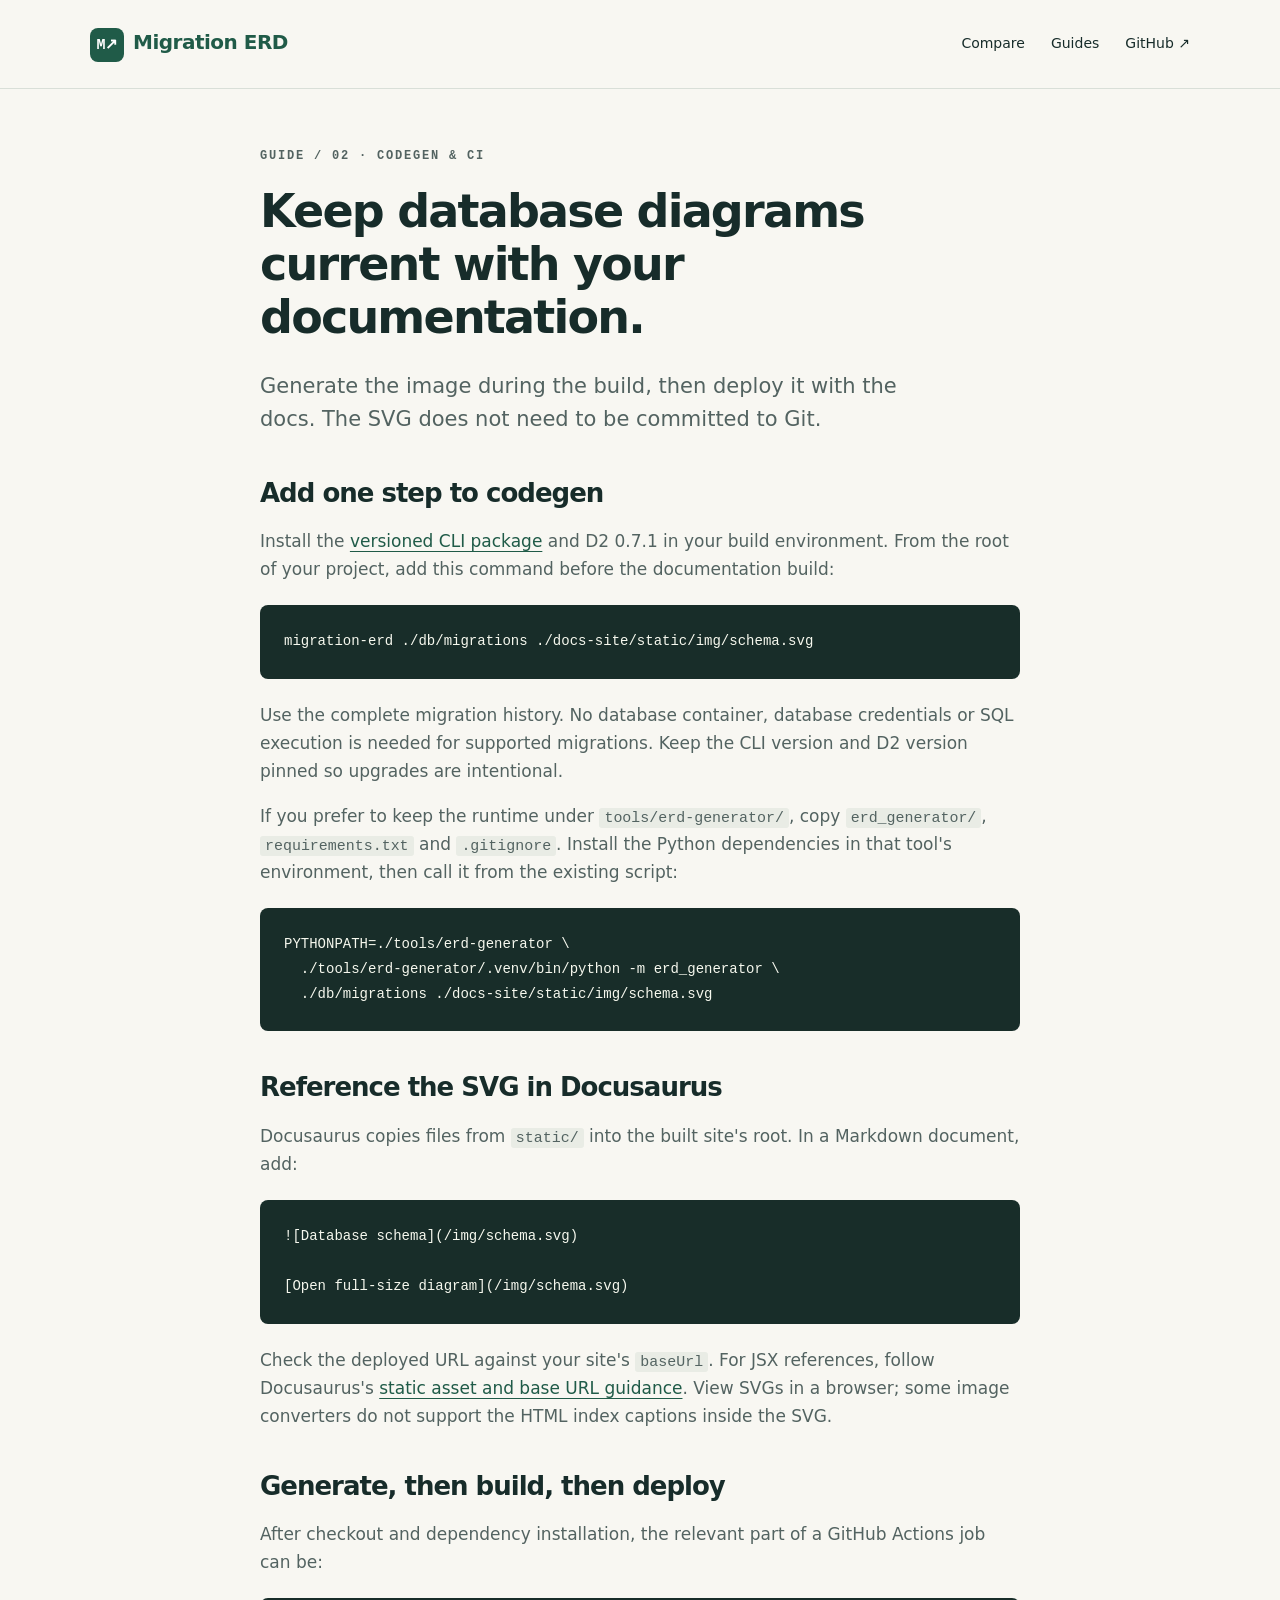
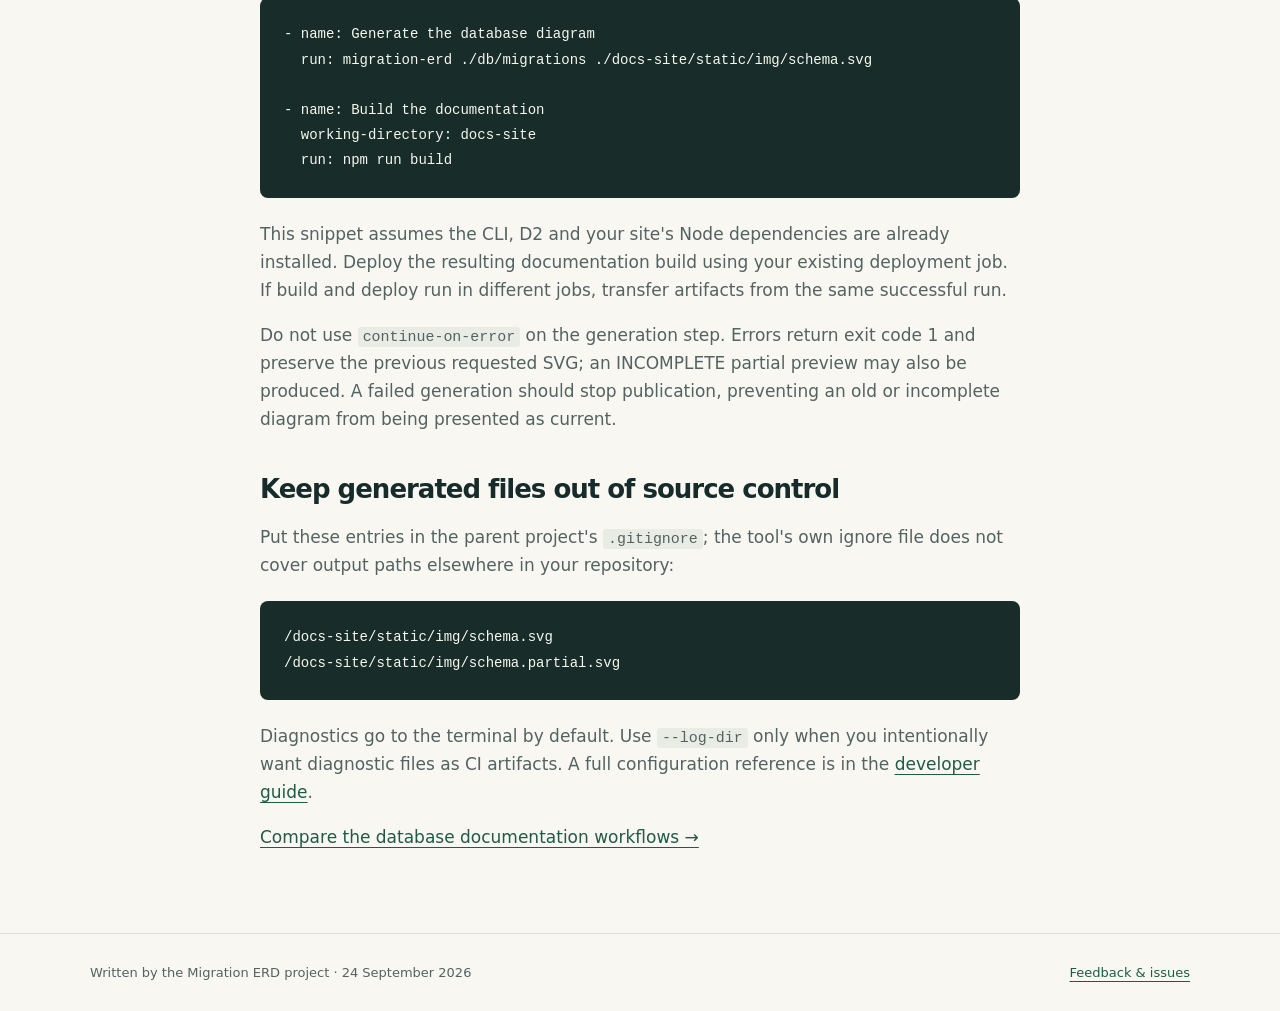
==== site/guides/ci-docusaurus.html @ 129f432f "Prepare Migration ERD package and public project website" ====
<!doctype html>
<html lang="en">
  <head>
    <meta charset="utf-8" />
    <meta name="viewport" content="width=device-width, initial-scale=1" />
    <title>
      Automatically update database diagrams in CI and Docusaurus — Migration
      ERD
    </title>
    <meta
      name="description"
      content="Add PostgreSQL ER diagram generation to codegen and CI. Publish SVGs in Docusaurus without committing generated images or connecting to a database."
    />
    <meta name="robots" content="index,follow" />
    <link
      rel="canonical"
      href="https://fightingbald.github.io/database_migrate_UML_generator/guides/ci-docusaurus.html"
    />
    <meta property="og:type" content="article" />
    <meta
      property="og:title"
      content="Database diagrams in CI and Docusaurus"
    />
    <meta
      property="og:description"
      content="Generate an SVG during the documentation build and deploy it as an artifact."
    />
    <meta
      property="og:url"
      content="https://fightingbald.github.io/database_migrate_UML_generator/guides/ci-docusaurus.html"
    />
    <meta
      property="og:image"
      content="https://github.com/fightingBald/database_migrate_UML_generator/releases/download/v0.2.0/layout-after.png"
    />
    <meta name="twitter:card" content="summary_large_image" />
    <link rel="stylesheet" href="../style.css" />
  </head>
  <body>
    <a class="skip" href="#main">Skip to content</a>
    <header>
      <nav class="wrap" aria-label="Main navigation">
        <a class="brand" href="../"><span>M↗</span>Migration ERD</a>
        <div class="nav-links">
          <a href="../#compare">Compare</a><a href="../#guides">Guides</a
          ><a
            href="https://github.com/fightingBald/database_migrate_UML_generator"
            >GitHub ↗</a
          >
        </div>
      </nav>
    </header>
    <main id="main" class="wrap article">
      <p class="eyebrow">Guide / 02 · Codegen &amp; CI</p>
      <h1>Keep database diagrams current with your documentation.</h1>
      <p class="lead">
        Generate the image during the build, then deploy it with the docs. The
        SVG does not need to be committed to Git.
      </p>
      <h2>Add one step to codegen</h2>
      <p>
        Install the <a href="../#install">versioned CLI package</a> and D2 0.7.1
        in your build environment. From the root of your project, add this
        command before the documentation build:
      </p>
      <pre
        class="command"
      ><code>migration-erd ./db/migrations ./docs-site/static/img/schema.svg</code></pre>
      <p>
        Use the complete migration history. No database container, database
        credentials or SQL execution is needed for supported migrations. Keep
        the CLI version and D2 version pinned so upgrades are intentional.
      </p>
      <p>
        If you prefer to keep the runtime under
        <code>tools/erd-generator/</code>, copy <code>erd_generator/</code>,
        <code>requirements.txt</code> and <code>.gitignore</code>. Install the
        Python dependencies in that tool's environment, then call it from the
        existing script:
      </p>
      <pre class="command"><code>PYTHONPATH=./tools/erd-generator \
  ./tools/erd-generator/.venv/bin/python -m erd_generator \
  ./db/migrations ./docs-site/static/img/schema.svg</code></pre>
      <h2>Reference the SVG in Docusaurus</h2>
      <p>
        Docusaurus copies files from <code>static/</code> into the built site's
        root. In a Markdown document, add:
      </p>
      <pre class="command"><code>![Database schema](/img/schema.svg)

[Open full-size diagram](/img/schema.svg)</code></pre>
      <p>
        Check the deployed URL against your site's <code>baseUrl</code>. For JSX
        references, follow Docusaurus's
        <a href="https://docusaurus.io/docs/static-assets"
          >static asset and base URL guidance</a
        >. View SVGs in a browser; some image converters do not support the HTML
        index captions inside the SVG.
      </p>
      <h2>Generate, then build, then deploy</h2>
      <p>
        After checkout and dependency installation, the relevant part of a
        GitHub Actions job can be:
      </p>
      <pre class="command"><code>- name: Generate the database diagram
  run: migration-erd ./db/migrations ./docs-site/static/img/schema.svg

- name: Build the documentation
  working-directory: docs-site
  run: npm run build</code></pre>
      <p>
        This snippet assumes the CLI, D2 and your site's Node dependencies are
        already installed. Deploy the resulting documentation build using your
        existing deployment job. If build and deploy run in different jobs,
        transfer artifacts from the same successful run.
      </p>
      <p>
        Do not use <code>continue-on-error</code> on the generation step. Errors
        return exit code 1 and preserve the previous requested SVG; an
        INCOMPLETE partial preview may also be produced. A failed generation
        should stop publication, preventing an old or incomplete diagram from
        being presented as current.
      </p>
      <h2>Keep generated files out of source control</h2>
      <p>
        Put these entries in the parent project's <code>.gitignore</code>; the
        tool's own ignore file does not cover output paths elsewhere in your
        repository:
      </p>
      <pre class="command"><code>/docs-site/static/img/schema.svg
/docs-site/static/img/schema.partial.svg</code></pre>
      <p>
        Diagnostics go to the terminal by default. Use
        <code>--log-dir</code> only when you intentionally want diagnostic files
        as CI artifacts. A full configuration reference is in the
        <a
          href="https://github.com/fightingBald/database_migrate_UML_generator/blob/main/dev_guide.md"
          >developer guide</a
        >.
      </p>
      <p>
        <a href="../#compare">Compare the database documentation workflows →</a>
      </p>
    </main>
    <footer>
      <div class="wrap">
        <span>Written by the Migration ERD project · 24 September 2026</span
        ><a
          href="https://github.com/fightingBald/database_migrate_UML_generator/issues"
          >Feedback &amp; issues</a
        >
      </div>
    </footer>
  </body>
</html>
---- site/style.css ----
:root {
  --ink: #172c2a;
  --muted: #536361;
  --paper: #f8f7f2;
  --line: #d9dfd8;
  --accent: #205b48;
  --warm: #aa4d2b;
  --white: #fff;
  --mono: ui-monospace, SFMono-Regular, Consolas, monospace;
}
* {
  box-sizing: border-box;
}
html {
  scroll-padding-top: 24px;
}
body {
  margin: 0;
  background: var(--paper);
  color: var(--ink);
  font:
    17px/1.65 system-ui,
    -apple-system,
    BlinkMacSystemFont,
    "Segoe UI",
    sans-serif;
}
a {
  color: var(--accent);
  text-underline-offset: 4px;
}
a:hover {
  color: var(--warm);
}
a:focus-visible,
summary:focus-visible {
  outline: 3px solid var(--warm);
  outline-offset: 5px;
}
.wrap {
  max-width: 1160px;
  margin: auto;
  padding: 0 30px;
}
.skip {
  position: absolute;
  top: -80px;
  background: white;
  padding: 10px;
}
.skip:focus {
  top: 10px;
  z-index: 2;
}
header {
  border-bottom: 1px solid var(--line);
}
nav {
  min-height: 88px;
  display: flex;
  align-items: center;
  justify-content: space-between;
  gap: 24px;
}
.brand {
  font-size: 20px;
  font-weight: 750;
  text-decoration: none;
  letter-spacing: -0.5px;
}
.brand span {
  display: inline-grid;
  place-items: center;
  width: 34px;
  height: 34px;
  margin-right: 9px;
  background: var(--accent);
  color: white;
  font: 700 15px var(--mono);
  border-radius: 8px;
}
.nav-links {
  display: flex;
  gap: 26px;
  font-size: 14px;
}
.nav-links a {
  color: var(--ink);
  text-decoration: none;
}
.hero {
  padding: 80px 0 54px;
  max-width: 880px;
}
.eyebrow {
  font: 600 12px var(--mono);
  letter-spacing: 1.8px;
  text-transform: uppercase;
  color: var(--warm);
  margin: 0 0 22px;
}
h1 {
  font-size: clamp(40px, 6.5vw, 76px);
  line-height: 1.04;
  letter-spacing: -3px;
  font-weight: 650;
  margin: 0 0 26px;
}
h1 em {
  font-style: normal;
  color: var(--accent);
}
.lead {
  max-width: 690px;
  font-size: 21px;
  line-height: 1.6;
  color: var(--muted);
}
.actions {
  display: flex;
  gap: 12px;
  flex-wrap: wrap;
  margin: 30px 0 18px;
}
.button {
  display: inline-block;
  background: var(--accent);
  color: white;
  padding: 11px 21px;
  border: 1px solid var(--accent);
  border-radius: 6px;
  font-size: 15px;
  text-decoration: none;
  font-weight: 600;
}
.button:hover {
  background: #153f32;
  color: white;
}
.button.secondary {
  background: transparent;
  color: var(--ink);
  border-color: var(--line);
}
.meta {
  font: 12px/1.7 var(--mono);
  color: var(--muted);
}
.command {
  background: #182d29;
  color: #f6f8ee;
  padding: 24px;
  border-radius: 8px;
  overflow: auto;
  font: 14px/1.8 var(--mono);
  margin: 22px 0;
}
.command .comment {
  color: #a2c0b1;
}
.command code {
  background: none;
  padding: 0;
  color: inherit;
  font: inherit;
}
section {
  padding: 54px 0;
  border-top: 1px solid var(--line);
}
h2 {
  font-size: 32px;
  font-weight: 650;
  letter-spacing: -1px;
  line-height: 1.25;
  margin: 0 0 18px;
}
h3 {
  font-size: 19px;
  letter-spacing: -0.3px;
  margin: 0 0 12px;
}
.section-intro {
  max-width: 700px;
  color: var(--muted);
  margin-bottom: 28px;
}
.stats {
  display: grid;
  grid-template-columns: repeat(3, 1fr);
  margin: 30px 0;
  border-top: 1px solid var(--line);
  border-bottom: 1px solid var(--line);
}
.stat {
  padding: 22px 20px 22px 0;
}
.stat strong {
  display: block;
  font-size: 38px;
  font-weight: 600;
  letter-spacing: -1px;
}
.stat span {
  font-size: 13px;
  color: var(--muted);
}
.comparison {
  display: grid;
  grid-template-columns: 1fr 1.55fr;
  gap: 20px;
}
.diagram {
  margin: 0;
  padding: 18px;
  background: white;
  border: 1px solid var(--line);
  border-radius: 8px;
}
.diagram img {
  display: block;
  width: 100%;
  height: 340px;
  object-fit: contain;
}
.diagram figcaption {
  display: flex;
  justify-content: space-between;
  gap: 14px;
  margin-top: 16px;
  font-size: 13px;
}
.diagram small {
  color: var(--muted);
}
.note {
  font-size: 13px;
  color: var(--muted);
  max-width: 900px;
}
.features {
  display: grid;
  grid-template-columns: repeat(3, 1fr);
  gap: 30px;
}
.feature-number {
  font: 13px var(--mono);
  color: var(--warm);
  margin-bottom: 14px;
}
.features p {
  font-size: 15px;
  color: var(--muted);
  margin: 0;
}
.table-wrap {
  overflow: auto;
}
table {
  border-collapse: collapse;
  width: 100%;
  font-size: 14px;
}
th,
td {
  text-align: left;
  vertical-align: top;
  border-bottom: 1px solid var(--line);
  padding: 16px 18px 16px 0;
}
th {
  font-size: 12px;
  color: var(--muted);
  text-transform: uppercase;
  letter-spacing: 1px;
}
td:first-child {
  min-width: 140px;
  font-weight: 600;
}
tr.ours {
  background: #edf3ec;
}
tr.ours td:first-child {
  padding-left: 12px;
}
code {
  font: 0.88em var(--mono);
  background: #e9ece5;
  padding: 2px 5px;
  border-radius: 3px;
}
.guides {
  display: grid;
  grid-template-columns: 1fr 1fr;
  gap: 22px;
}
.guide-card {
  padding: 25px;
  border: 1px solid var(--line);
  border-radius: 8px;
  text-decoration: none;
  color: var(--ink);
  background: white;
}
.guide-card p {
  font-size: 15px;
  color: var(--muted);
  margin-bottom: 0;
}
details {
  padding: 18px 0;
  border-bottom: 1px solid var(--line);
}
summary {
  cursor: pointer;
  font-weight: 600;
}
details p {
  max-width: 820px;
  color: var(--muted);
  font-size: 15px;
}
footer {
  border-top: 1px solid var(--line);
  padding: 28px 0;
  font-size: 13px;
  color: var(--muted);
}
footer .wrap {
  display: flex;
  justify-content: space-between;
  gap: 20px;
  flex-wrap: wrap;
}
.article {
  max-width: 820px;
  padding-top: 60px;
  padding-bottom: 65px;
}
.article h1 {
  font-size: 46px;
  letter-spacing: -1.8px;
  line-height: 1.15;
}
.article h2 {
  font-size: 26px;
  margin-top: 40px;
}
.article p,
.article li {
  color: var(--muted);
}
.article pre {
  white-space: pre;
  overflow: auto;
}
.article .back {
  font-size: 14px;
}
.article ul,
.article ol {
  padding-left: 22px;
}
.article li {
  margin-bottom: 10px;
}
@media (max-width: 720px) {
  .wrap {
    padding: 0 20px;
  }
  nav {
    min-height: 76px;
    gap: 16px;
  }
  .nav-links {
    gap: 15px;
    font-size: 13px;
  }
  .brand {
    font-size: 17px;
  }
  .brand span {
    display: none;
  }
  .hero {
    padding: 50px 0 34px;
  }
  h1 {
    letter-spacing: -1.8px;
  }
  .lead {
    font-size: 18px;
  }
  .features,
  .guides,
  .comparison {
    grid-template-columns: 1fr;
  }
  .stats {
    gap: 10px;
  }
  .stat {
    padding: 18px 0;
  }
  .stat strong {
    font-size: 29px;
  }
  .stat span {
    font-size: 12px;
  }
  .diagram img {
    height: 300px;
  }
  section {
    padding: 40px 0;
  }
  .article h1 {
    font-size: 36px;
  }
  .command {
    font-size: 12px;
    padding: 18px;
  }
  th,
  td {
    padding-right: 12px;
  }
}
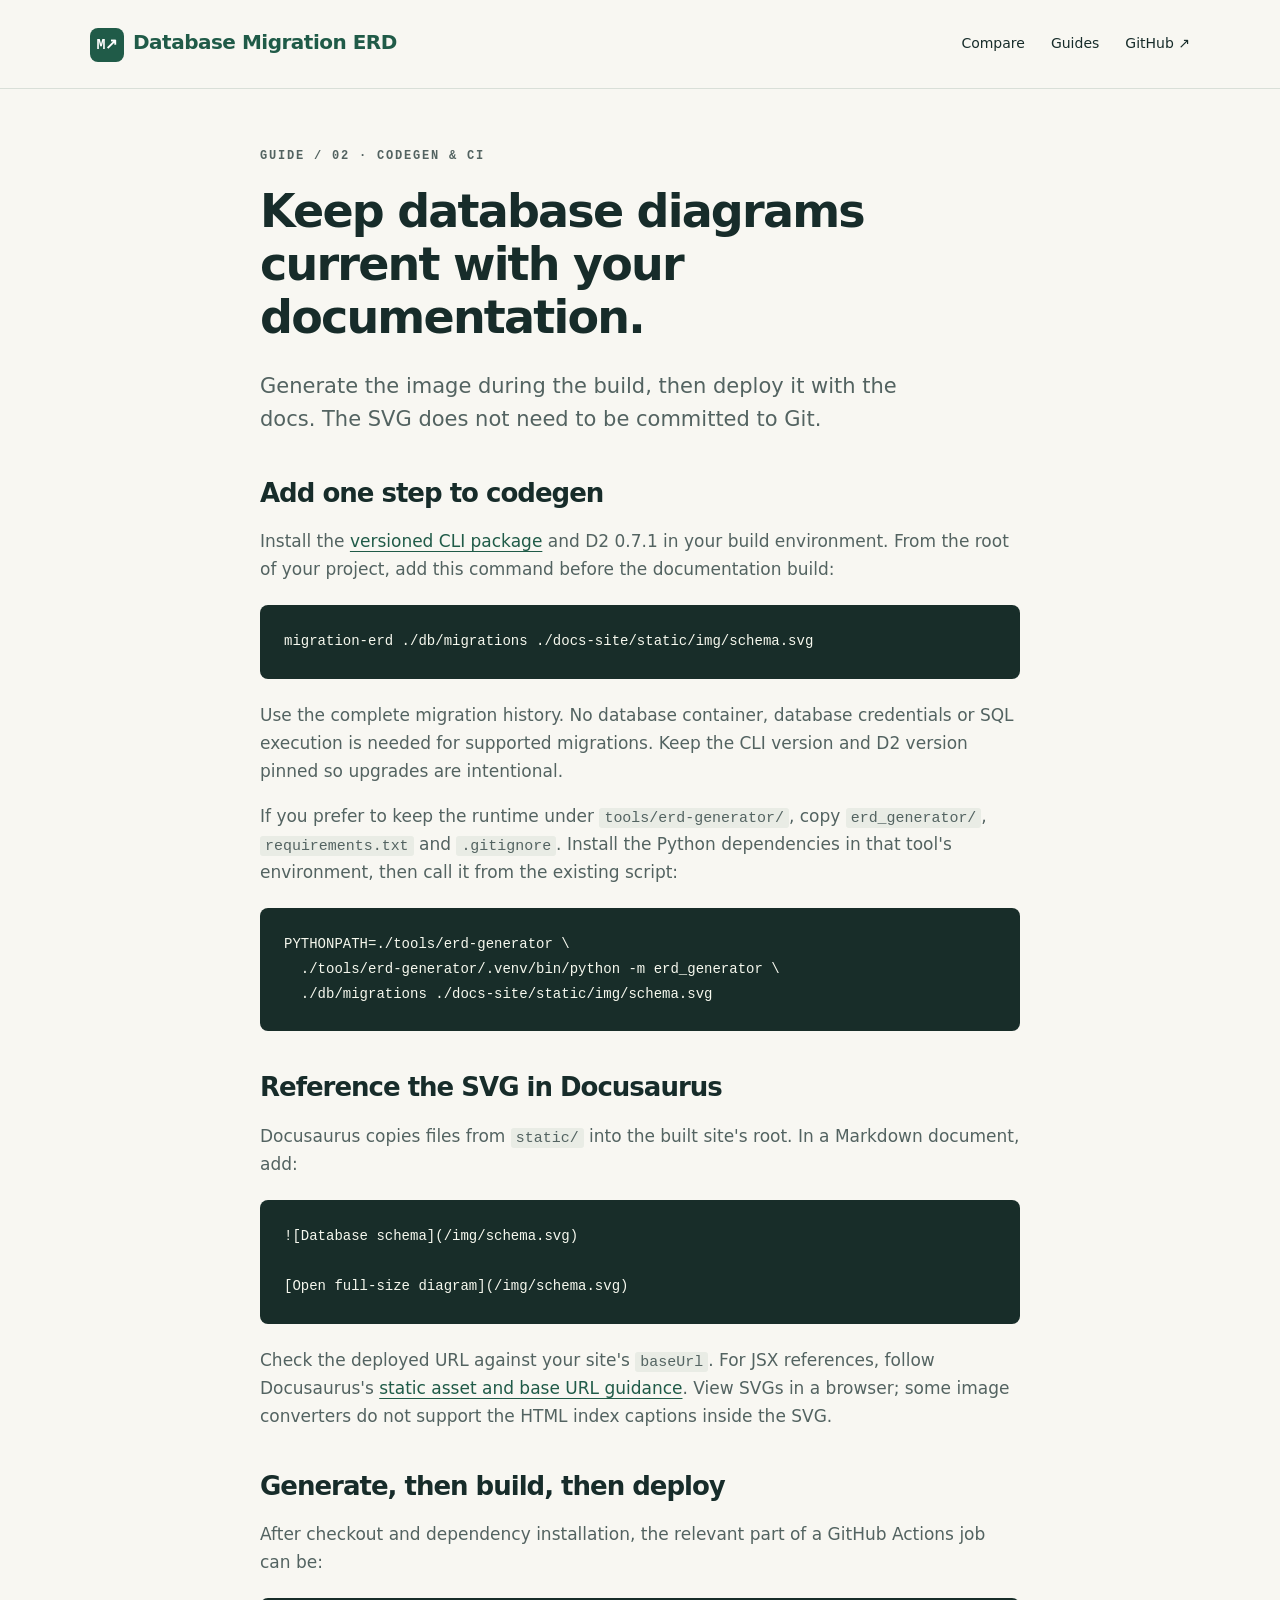
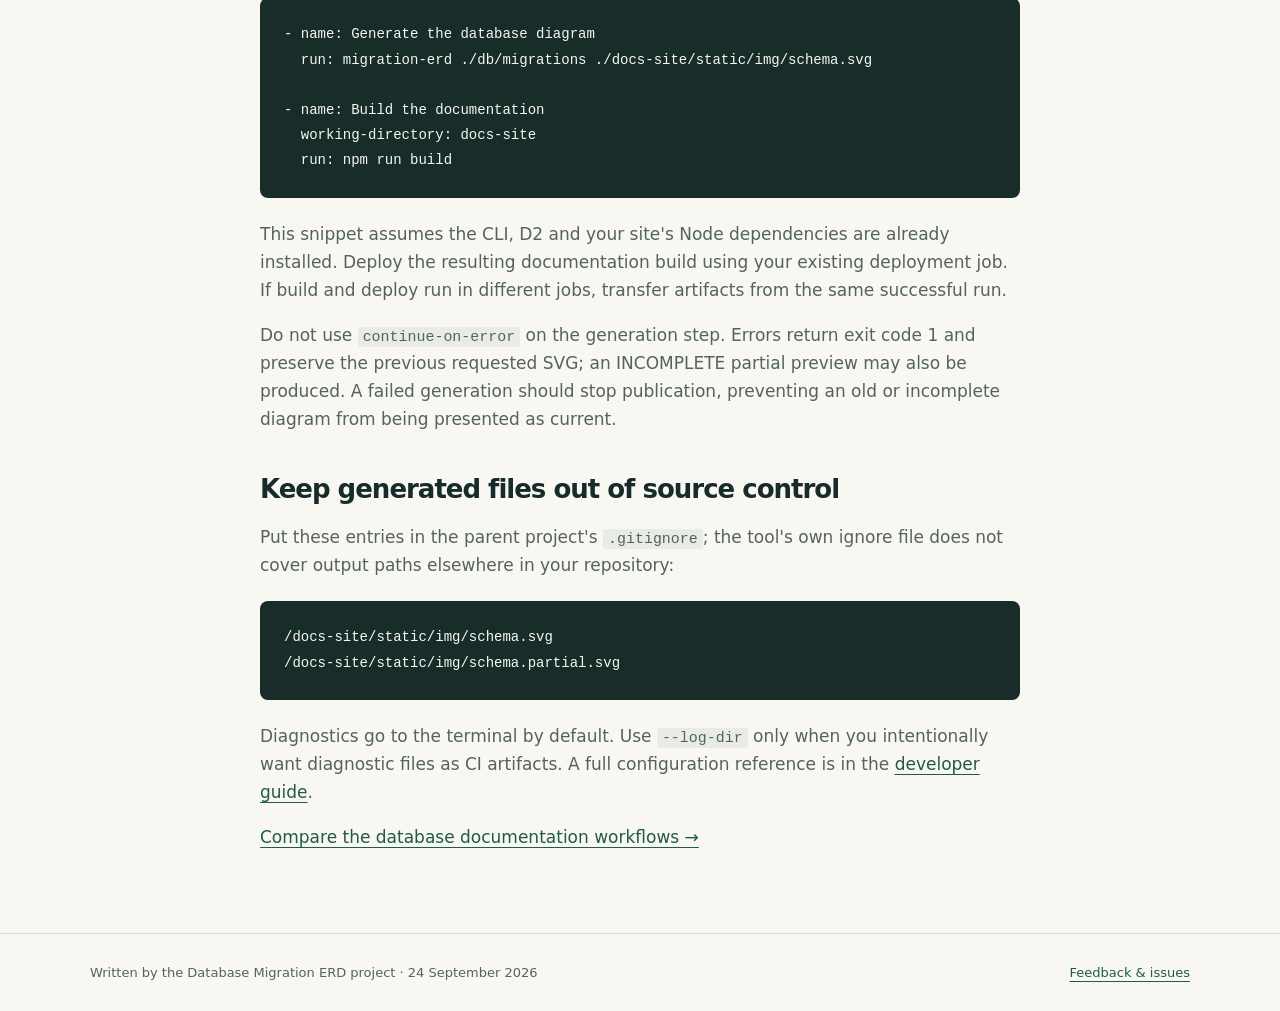
==== commit a7c6654a: "Align public branding and release metadata with renamed repository" ====
--- a/site/guides/ci-docusaurus.html
+++ b/site/guides/ci-docusaurus.html
@@ -4,17 +4,17 @@
     <meta charset="utf-8" />
     <meta name="viewport" content="width=device-width, initial-scale=1" />
     <title>
-      Automatically update database diagrams in CI and Docusaurus — Migration
-      ERD
+      Automatically update database diagrams in CI and Docusaurus — Database
+      Migration ERD
     </title>
     <meta
       name="description"
-      content="Add PostgreSQL ER diagram generation to codegen and CI. Publish SVGs in Docusaurus without committing generated images or connecting to a database."
+      content="Add database ER diagram generation to codegen and CI. Publish SVGs in Docusaurus without committing generated images or connecting to a database."
     />
     <meta name="robots" content="index,follow" />
     <link
       rel="canonical"
-      href="https://fightingbald.github.io/database_migrate_UML_generator/guides/ci-docusaurus.html"
+      href="https://fightingbald.github.io/database-migration-erd/guides/ci-docusaurus.html"
     />
     <meta property="og:type" content="article" />
     <meta
@@ -27,11 +27,11 @@
     />
     <meta
       property="og:url"
-      content="https://fightingbald.github.io/database_migrate_UML_generator/guides/ci-docusaurus.html"
+      content="https://fightingbald.github.io/database-migration-erd/guides/ci-docusaurus.html"
     />
     <meta
       property="og:image"
-      content="https://github.com/fightingBald/database_migrate_UML_generator/releases/download/v0.2.0/layout-after.png"
+      content="https://github.com/fightingBald/database-migration-erd/releases/download/v0.2.0/layout-after.png"
     />
     <meta name="twitter:card" content="summary_large_image" />
     <link rel="stylesheet" href="../style.css" />
@@ -40,11 +40,10 @@
     <a class="skip" href="#main">Skip to content</a>
     <header>
       <nav class="wrap" aria-label="Main navigation">
-        <a class="brand" href="../"><span>M↗</span>Migration ERD</a>
+        <a class="brand" href="../"><span>M↗</span>Database Migration ERD</a>
         <div class="nav-links">
           <a href="../#compare">Compare</a><a href="../#guides">Guides</a
-          ><a
-            href="https://github.com/fightingBald/database_migrate_UML_generator"
+          ><a href="https://github.com/fightingBald/database-migration-erd"
             >GitHub ↗</a
           >
         </div>
@@ -134,7 +133,7 @@
         <code>--log-dir</code> only when you intentionally want diagnostic files
         as CI artifacts. A full configuration reference is in the
         <a
-          href="https://github.com/fightingBald/database_migrate_UML_generator/blob/main/dev_guide.md"
+          href="https://github.com/fightingBald/database-migration-erd/blob/main/dev_guide.md"
           >developer guide</a
         >.
       </p>
@@ -144,9 +143,10 @@
     </main>
     <footer>
       <div class="wrap">
-        <span>Written by the Migration ERD project · 24 September 2026</span
-        ><a
-          href="https://github.com/fightingBald/database_migrate_UML_generator/issues"
+        <span
+          >Written by the Database Migration ERD project · 24 September
+          2026</span
+        ><a href="https://github.com/fightingBald/database-migration-erd/issues"
           >Feedback &amp; issues</a
         >
       </div>
--- a/site/style.css
+++ b/site/style.css
@@ -371,7 +371,9 @@
   }
   nav {
     min-height: 76px;
-    gap: 16px;
+    gap: 12px;
+    flex-wrap: wrap;
+    padding: 16px 0;
   }
   .nav-links {
     gap: 15px;
@@ -379,6 +381,7 @@
   }
   .brand {
     font-size: 17px;
+    flex-basis: 100%;
   }
   .brand span {
     display: none;
